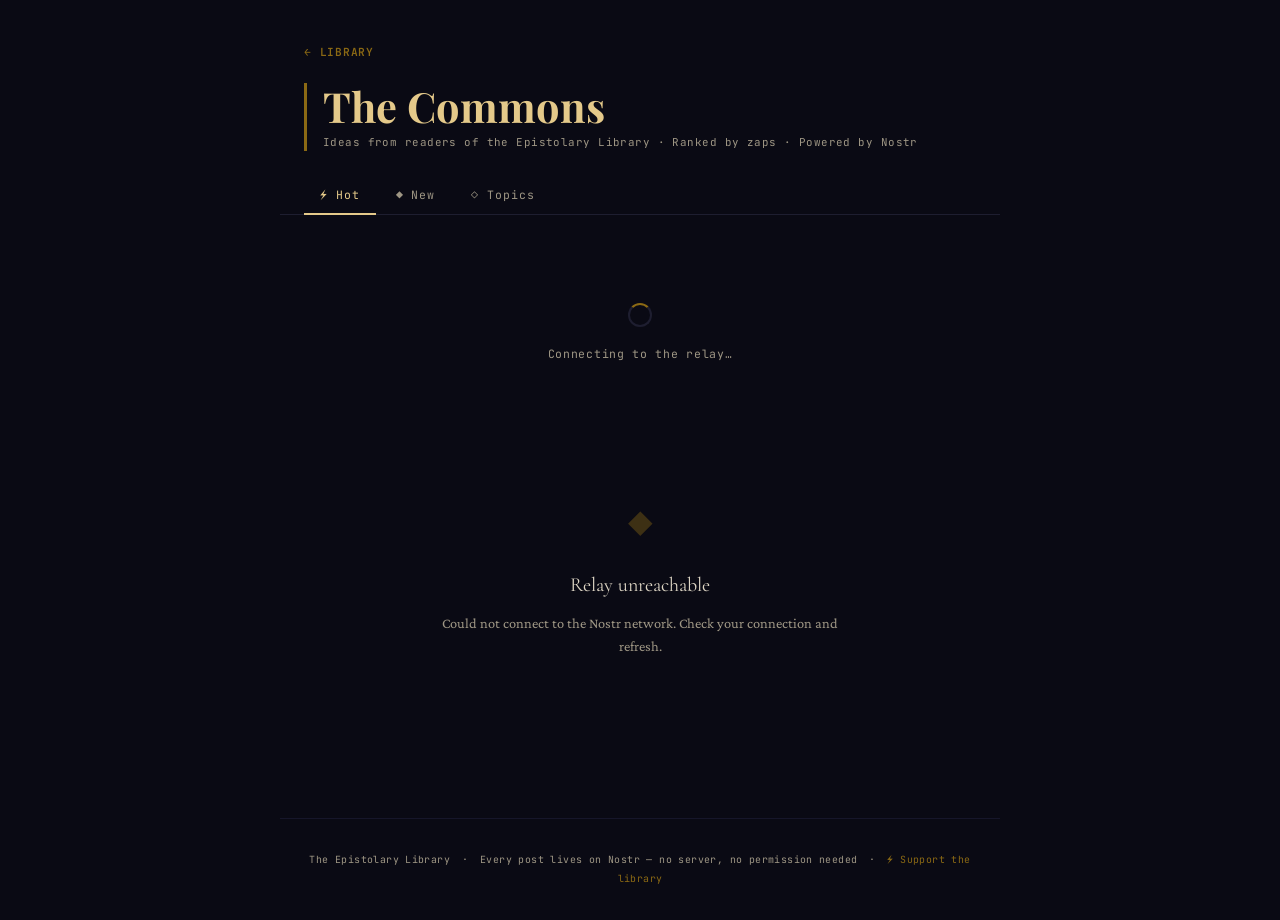
==== docs/community.html @ c4ba29a6 "Phase 1: The Commons — Nostr-powered community feed - community.html: new page — Hot/New/Topics tabs" ====
<!DOCTYPE html>
<html lang="en">
<head>
<meta charset="UTF-8">
<meta name="viewport" content="width=device-width, initial-scale=1.0">
<title>The Commons — Letterverse Community</title>
<meta name="description" content="Ideas, questions, and insights from readers of the Epistolary Library. Ranked by zaps. Powered by Nostr.">
<meta name="theme-color" content="#0a0a14">
<link rel="canonical" href="https://obiverse.github.io/wasmverse/community.html">
<meta property="og:type" content="website">
<meta property="og:title" content="The Commons — Letterverse Community">
<meta property="og:description" content="Discuss the letters. Zap the insights. Build the African knowledge economy.">
<meta property="og:image" content="https://obiverse.github.io/wasmverse/og-image.png">
<meta name="twitter:card" content="summary_large_image">
<link rel="manifest" href="manifest.webmanifest">
<link rel="icon" href="icon.svg" type="image/svg+xml">
<meta name="apple-mobile-web-app-capable" content="yes">
<meta name="apple-mobile-web-app-status-bar-style" content="black-translucent">
<link rel="preconnect" href="https://fonts.googleapis.com">
<link rel="preconnect" href="https://fonts.gstatic.com" crossorigin>
<link href="https://fonts.googleapis.com/css2?family=Cormorant+Garamond:ital,wght@0,400;0,600;0,700;1,400;1,600&family=Crimson+Pro:ital,wght@0,300;0,400;0,600;1,300;1,400&family=JetBrains+Mono:wght@400;500&family=Playfair+Display:ital,wght@0,400;0,700;0,900;1,400&family=Ubuntu:wght@300;400;500;700&display=swap" rel="stylesheet">
<link rel="stylesheet" href="css/base.css">
<link rel="stylesheet" href="css/community.css">
<link rel="stylesheet" href="css/theme-toggle.css">
</head>
<body>

<div id="comm-top-progress"></div>

<!-- ── Header ──────────────────────────────────────────────────────────── -->
<header class="comm-header">
  <a href="index.html" class="comm-back">&larr; LIBRARY</a>
  <div class="comm-hero">
    <h1 class="comm-title">The Commons</h1>
    <p class="comm-sub">Ideas from readers of the Epistolary Library &middot; Ranked by zaps &middot; Powered by Nostr</p>
  </div>
</header>

<!-- ── Tab strip ───────────────────────────────────────────────────────── -->
<nav class="comm-tabs" id="comm-tabs" aria-label="Feed views">
  <button class="comm-tab active" data-tab="hot">&#9889; Hot</button>
  <button class="comm-tab" data-tab="new">&#9670; New</button>
  <button class="comm-tab" data-tab="topics">&#9671; Topics</button>
</nav>

<!-- ── Feed ────────────────────────────────────────────────────────────── -->
<main class="comm-main" id="comm-main">

  <!-- Loading state -->
  <div class="comm-loading" id="comm-loading">
    <div class="comm-spinner"></div>
    <p>Connecting to the relay&hellip;</p>
  </div>

  <!-- Error state -->
  <div class="comm-empty" id="comm-error" hidden>
    <p class="comm-empty-icon">&#9670;</p>
    <p class="comm-empty-title">Relay unreachable</p>
    <p class="comm-empty-sub">Could not connect to the Nostr network. Check your connection and refresh.</p>
  </div>

  <!-- Feed: post cards injected here -->
  <div id="comm-feed" hidden></div>

  <!-- Empty state: no posts yet -->
  <div class="comm-empty" id="comm-empty" hidden>
    <p class="comm-empty-icon">&#9670;</p>
    <p class="comm-empty-title">The commons awaits its first voice</p>
    <p class="comm-empty-sub">When you read a letter and a thought strikes, share it using the &nearr; button in the reader. It will appear here.</p>
    <div class="comm-starters" id="comm-starters"></div>
  </div>

  <!-- Topics tab view -->
  <div id="comm-topics-view" hidden>
    <p class="comm-topics-label">DISCUSSIONS BY TREATISE</p>
    <div class="comm-topic-grid" id="comm-topic-grid"></div>
  </div>

</main>

<footer class="comm-footer">
  <a href="index.html">The Epistolary Library</a>
  &ensp;&middot;&ensp;
  <span>Every post lives on Nostr &mdash; no server, no permission needed</span>
  &ensp;&middot;&ensp;
  <a href="lightning:120941092081@breez.tips" class="comm-footer-zap">&#9889; Support the library</a>
</footer>

<script type="module" src="js/community.js"></script>
<script src="pwa.js"></script>
</body>
</html>
---- docs/css/base.css ----
/* ═══════════════════════════════════════════════
   BASE — Variables, reset, body, typography
   Shared across all pages of the Epistolary Library
   ═══════════════════════════════════════════════ */

:root {
  --bg-deep: #06060e;
  --bg: #0a0a14;
  --bg-elevated: #0f0f1e;
  --bg-code: #0c0c18;
  --text: #ddd5c4;
  --text-dim: #9e9684;
  --text-bright: #f0e8d8;
  --gold: #c9a96e;
  --gold-bright: #e4c98a;
  --gold-dim: #8b6914;
  --gold-glow: rgba(201, 169, 110, 0.12);
  --sacred: rgba(201, 169, 110, 0.08);
  --border: #1e1e30;
  --border-subtle: #16162a;
  --accent-crimson: #8b3a3a;
  --sidebar-w: 300px;
  --content-max: 72ch;
  --font-body: 'Crimson Pro', 'Georgia', serif;
  --font-heading: 'Cormorant Garamond', 'Palatino', serif;
  /* Playfair Display — grand editorial serif for hero titles and book covers */
  --font-display: 'Playfair Display', 'Palatino', serif;
  /* Ubuntu — humanist sans designed with African language support as a core goal
     (Ubuntu = Nguni Bantu: "I am because we are"). Clean, warm, purpose-built. */
  --font-ui: 'Ubuntu', system-ui, sans-serif;
  --font-code: 'JetBrains Mono', 'Consolas', monospace;
}

*, *::before, *::after { box-sizing: border-box; margin: 0; padding: 0; }

html {
  scroll-behavior: smooth;
  scrollbar-width: thin;
  scrollbar-color: var(--gold-dim) var(--bg);
  overflow-x: hidden;
  max-width: 100vw;
}
::-webkit-scrollbar { width: 6px; }
::-webkit-scrollbar-track { background: var(--bg); }
::-webkit-scrollbar-thumb { background: var(--gold-dim); border-radius: 3px; }

body {
  font-family: var(--font-body);
  font-size: var(--font-size, 19px);
  line-height: var(--line-height, 1.85);
  color: var(--text);
  background: var(--bg);
  -webkit-font-smoothing: antialiased;
  overflow-x: hidden;
  max-width: 100vw;
  overflow-wrap: break-word;
  word-wrap: break-word;
  min-height: 100vh;
}

::selection { background: var(--gold); color: var(--bg-deep); }

@keyframes heroIn {
  to { opacity: 1; transform: translateY(0); }
}

@keyframes fadeIn {
  to { opacity: 1; }
}

.footer {
  text-align: center;
  padding: 2rem;
  font-family: var(--font-body);
  font-size: 0.8rem;
  color: var(--text-dim);
  font-style: italic;
  position: relative;
  z-index: 1;
}

.footer a { color: var(--gold-dim); text-decoration: none; transition: color 0.2s; }
.footer a:hover { color: var(--gold); }

/* ═══════════════════════════════════════════════
   SKELETON — Loading placeholders
   Visible instantly from CSS, no JS required.
   Replaced by real content when app boots.
   ═══════════════════════════════════════════════ */
@keyframes shimmer {
  to { background-position: -200% 0; }
}

.skeleton-card {
  height: 280px;
  border-radius: 16px;
  background: linear-gradient(90deg,
    var(--bg-elevated, #0f0f1e) 25%,
    rgba(255,255,255,0.03) 50%,
    var(--bg-elevated, #0f0f1e) 75%);
  background-size: 200% 100%;
  animation: shimmer 1.5s ease-in-out infinite;
  border: 1px solid var(--border, #1e1e30);
}

.skeleton-line {
  height: 1em;
  border-radius: 4px;
  margin-bottom: 0.5em;
  background: linear-gradient(90deg,
    var(--border, #1e1e30) 25%,
    rgba(255,255,255,0.04) 50%,
    var(--border, #1e1e30) 75%);
  background-size: 200% 100%;
  animation: shimmer 1.5s ease-in-out infinite;
}

/* ═══════════════════════════════════════════════
   REDUCED MOTION — Respect vestibular preferences
   ═══════════════════════════════════════════════ */
@media (prefers-reduced-motion: reduce) {
  *, *::before, *::after {
    animation-duration: 0.01ms !important;
    animation-iteration-count: 1 !important;
    transition-duration: 0.01ms !important;
  }
  .chapter > * { opacity: 1 !important; transform: none !important; transition: none !important; }
  .book-card { opacity: 1 !important; transform: none !important; }
  canvas { display: none !important; }
}
---- docs/css/community.css ----
/* ═══════════════════════════════════════════════
   COMMUNITY — The Commons feed page
   Same design language as the library: dark,
   gold accents, Cormorant/JetBrains Mono.
   ═══════════════════════════════════════════════ */

/* ── Progress bar ──────────────────────────── */
#comm-top-progress {
  position: fixed;
  top: 0; left: 0;
  width: 0%;
  height: 3px;
  background: linear-gradient(90deg, var(--gold-dim), var(--gold-bright), var(--gold));
  z-index: 9999;
  transition: width 0.2s linear;
}

/* ── Header ────────────────────────────────── */
.comm-header {
  max-width: 720px;
  margin: 0 auto;
  padding: 2rem 1.5rem 1.5rem;
  position: relative;
}

.comm-back {
  font-family: var(--font-code);
  font-size: 0.7rem;
  font-weight: 600;
  color: var(--gold-dim);
  text-decoration: none;
  letter-spacing: 0.07em;
  display: inline-block;
  margin-bottom: 1.25rem;
  transition: color 0.2s;
}
.comm-back:hover { color: var(--gold-bright); }

.comm-hero {
  border-left: 3px solid var(--gold-dim);
  padding-left: 1rem;
}

.comm-title {
  font-family: var(--font-display);
  font-size: clamp(1.8rem, 4vw, 2.6rem);
  font-weight: 700;
  color: var(--gold-bright);
  line-height: 1.1;
  margin-bottom: 0.35rem;
}

.comm-sub {
  font-family: var(--font-code);
  font-size: 0.68rem;
  color: var(--text-dim);
  letter-spacing: 0.04em;
  line-height: 1.6;
}

/* ── Tab strip ─────────────────────────────── */
.comm-tabs {
  max-width: 720px;
  margin: 0 auto;
  padding: 0 1.5rem;
  display: flex;
  gap: 0.25rem;
  border-bottom: 1px solid var(--border);
  position: sticky;
  top: 0;
  background: var(--bg);
  z-index: 100;
}

.comm-tab {
  background: none;
  border: none;
  border-bottom: 2px solid transparent;
  color: var(--text-dim);
  font-family: var(--font-code);
  font-size: 0.72rem;
  letter-spacing: 0.08em;
  padding: 0.75rem 1rem 0.65rem;
  cursor: pointer;
  transition: color 0.2s, border-color 0.2s;
  margin-bottom: -1px;
}
.comm-tab:hover { color: var(--text); }
.comm-tab.active {
  color: var(--gold-bright);
  border-bottom-color: var(--gold-bright);
}

/* ── Main feed area ────────────────────────── */
.comm-main {
  max-width: 720px;
  margin: 0 auto;
  padding: 1.5rem 1.5rem 4rem;
  min-height: 60vh;
}

/* ── Loading ───────────────────────────────── */
.comm-loading {
  display: flex;
  flex-direction: column;
  align-items: center;
  gap: 1rem;
  padding: 4rem 0;
  color: var(--text-dim);
  font-family: var(--font-code);
  font-size: 0.72rem;
  letter-spacing: 0.06em;
}

.comm-spinner {
  width: 24px;
  height: 24px;
  border: 2px solid var(--border);
  border-top-color: var(--gold-dim);
  border-radius: 50%;
  animation: spin 0.8s linear infinite;
}
@keyframes spin { to { transform: rotate(360deg); } }

/* ── Empty + Error ─────────────────────────── */
.comm-empty {
  text-align: center;
  padding: 4rem 1rem;
}
.comm-empty[hidden] { display: none; }

.comm-empty-icon {
  font-size: 2rem;
  color: var(--gold-dim);
  opacity: 0.4;
  margin-bottom: 1rem;
}

.comm-empty-title {
  font-family: var(--font-heading);
  font-size: 1.25rem;
  color: var(--text);
  margin-bottom: 0.5rem;
}

.comm-empty-sub {
  font-size: 0.9rem;
  color: var(--text-dim);
  max-width: 420px;
  margin: 0 auto 2rem;
  line-height: 1.6;
}

/* ── Starter prompts (empty state) ─────────── */
.comm-starters {
  display: flex;
  flex-direction: column;
  gap: 0.6rem;
  max-width: 520px;
  margin: 0 auto;
  text-align: left;
}

.comm-starter {
  background: var(--bg-elevated);
  border: 1px solid var(--border);
  border-left: 3px solid rgba(201,169,110,0.3);
  border-radius: 0.5rem;
  padding: 0.75rem 1rem;
  font-size: 0.88rem;
  color: var(--text-dim);
  line-height: 1.5;
}

.comm-starter-topic {
  font-family: var(--font-code);
  font-size: 0.58rem;
  color: var(--gold-dim);
  letter-spacing: 0.1em;
  display: block;
  margin-bottom: 0.25rem;
}

/* ── Post card ─────────────────────────────── */
.post-card {
  background: var(--bg-elevated);
  border: 1px solid var(--border);
  border-radius: 0.75rem;
  padding: 1rem 1.15rem;
  margin-bottom: 0.75rem;
  cursor: pointer;
  transition: border-color 0.2s, box-shadow 0.2s;
  position: relative;
  overflow: hidden;
}
.post-card::before {
  content: '';
  position: absolute;
  left: 0; top: 0; bottom: 0;
  width: 3px;
  background: var(--post-color, var(--gold-dim));
  opacity: 0.6;
  transition: opacity 0.2s;
}
.post-card:hover {
  border-color: rgba(201,169,110,0.22);
  box-shadow: 0 4px 20px rgba(0,0,0,0.15);
}
.post-card:hover::before { opacity: 1; }

.post-card.expanded { border-color: rgba(201,169,110,0.28); }

/* ── Card meta row (top) ───────────────────── */
.post-meta-top {
  display: flex;
  align-items: center;
  gap: 0.75rem;
  margin-bottom: 0.5rem;
  font-family: var(--font-code);
  font-size: 0.62rem;
  color: var(--text-dim);
  letter-spacing: 0.04em;
}

.post-zaps {
  color: var(--gold-bright);
  font-weight: 500;
}
.post-zaps.has-zaps { color: var(--gold-bright); }

.post-replies { color: var(--text-dim); }
.post-age { color: var(--text-dim); margin-left: auto; }

/* ── Card title ────────────────────────────── */
.post-title {
  font-family: var(--font-heading);
  font-size: 1.05rem;
  font-weight: 600;
  color: var(--text-bright);
  line-height: 1.35;
  margin-bottom: 0.4rem;
}

/* ── Card excerpt ──────────────────────────── */
.post-excerpt {
  font-size: 0.85rem;
  color: var(--text-dim);
  line-height: 1.55;
  margin-bottom: 0.6rem;
  display: -webkit-box;
  -webkit-line-clamp: 2;
  -webkit-box-orient: vertical;
  overflow: hidden;
}

/* ── Card meta row (bottom) ────────────────── */
.post-meta-bottom {
  display: flex;
  align-items: center;
  gap: 0.6rem;
  font-family: var(--font-code);
  font-size: 0.6rem;
  color: var(--text-dim);
  letter-spacing: 0.04em;
}

.post-author { opacity: 0.7; }

.post-topic {
  background: rgba(201,169,110,0.1);
  border: 1px solid rgba(201,169,110,0.2);
  border-radius: 99px;
  padding: 0.1rem 0.5rem;
  color: var(--gold-dim);
}

.post-nostr-link {
  margin-left: auto;
  color: var(--text-dim);
  opacity: 0.4;
  text-decoration: none;
  font-size: 0.7rem;
  transition: opacity 0.2s;
}
.post-nostr-link:hover { opacity: 0.8; }

/* ── Expanded content ──────────────────────── */
.post-body {
  margin-top: 0.9rem;
  padding-top: 0.9rem;
  border-top: 1px solid var(--border);
  font-size: 0.92rem;
  line-height: 1.7;
  color: var(--text);
  white-space: pre-wrap;
  word-break: break-word;
}
.post-body[hidden] { display: none; }

/* ── Topics view ───────────────────────────── */
.comm-topics-label {
  font-family: var(--font-code);
  font-size: 0.6rem;
  letter-spacing: 0.14em;
  color: var(--text-dim);
  margin-bottom: 1rem;
  opacity: 0.7;
}

.comm-topic-grid {
  display: grid;
  grid-template-columns: repeat(auto-fill, minmax(160px, 1fr));
  gap: 0.6rem;
}

.comm-topic-tile {
  background: var(--bg-elevated);
  border: 1px solid var(--border);
  border-radius: 0.6rem;
  padding: 0.9rem 1rem;
  cursor: pointer;
  text-decoration: none;
  transition: border-color 0.2s, box-shadow 0.2s;
}
.comm-topic-tile:hover {
  border-color: rgba(201,169,110,0.3);
  box-shadow: 0 2px 12px rgba(0,0,0,0.12);
}

.comm-topic-name {
  font-family: var(--font-code);
  font-size: 0.72rem;
  color: var(--gold-bright);
  letter-spacing: 0.06em;
  display: block;
  margin-bottom: 0.25rem;
}

.comm-topic-count {
  font-family: var(--font-code);
  font-size: 0.6rem;
  color: var(--text-dim);
}

/* ── Relay status bar ──────────────────────── */
.comm-relay-bar {
  display: flex;
  align-items: center;
  gap: 0.4rem;
  font-family: var(--font-code);
  font-size: 0.6rem;
  color: var(--text-dim);
  margin-bottom: 1.2rem;
  padding-bottom: 0.75rem;
  border-bottom: 1px solid var(--border-subtle);
}

.comm-relay-dot {
  width: 5px;
  height: 5px;
  border-radius: 50%;
  background: rgba(255,255,255,0.15);
  flex-shrink: 0;
}
.comm-relay-dot.live { background: #4ade80; }

.comm-post-count {
  margin-left: auto;
  opacity: 0.6;
}

/* ── Footer ────────────────────────────────── */
.comm-footer {
  text-align: center;
  padding: 2rem 1.5rem;
  font-family: var(--font-code);
  font-size: 0.62rem;
  color: var(--text-dim);
  letter-spacing: 0.04em;
  border-top: 1px solid var(--border-subtle);
  max-width: 720px;
  margin: 0 auto;
}
.comm-footer a { color: var(--text-dim); text-decoration: none; transition: color 0.2s; }
.comm-footer a:hover { color: var(--gold-bright); }
.comm-footer-zap { color: var(--gold-dim) !important; }

/* ── Responsive ────────────────────────────── */
@media (max-width: 600px) {
  .comm-header { padding: 1.5rem 1rem 1rem; }
  .comm-tabs { padding: 0 1rem; }
  .comm-main { padding: 1.2rem 1rem 4rem; }
  .comm-tab { padding: 0.65rem 0.75rem; font-size: 0.68rem; }
  .post-title { font-size: 0.98rem; }
  .comm-topic-grid { grid-template-columns: repeat(auto-fill, minmax(130px, 1fr)); }
}
---- docs/css/theme-toggle.css ----
/* ═══════════════════════════════════════════════
   THEME TOGGLE — Global light/dark/system switcher
   Floating control with African-inspired geometry
   ═══════════════════════════════════════════════ */

/* Toggle button — always visible */
.theme-toggle {
  position: fixed;
  bottom: 1.5rem;
  left: 1.5rem;
  z-index: 500;
  display: flex;
  align-items: center;
  gap: 0;
  background: var(--bg-elevated);
  border: 1px solid var(--border);
  border-radius: 28px;
  padding: 4px;
  box-shadow: 0 4px 20px rgba(0,0,0,0.3);
  backdrop-filter: blur(12px);
  -webkit-backdrop-filter: blur(12px);
  transition: all 0.3s cubic-bezier(0.16, 1, 0.3, 1);
}

.theme-toggle:hover {
  border-color: var(--gold-dim);
  box-shadow: 0 4px 30px rgba(0,0,0,0.4), 0 0 20px var(--gold-glow);
}

/* Individual option */
.theme-opt {
  width: 34px;
  height: 34px;
  border-radius: 50%;
  border: none;
  background: none;
  cursor: pointer;
  display: flex;
  align-items: center;
  justify-content: center;
  color: var(--text-dim);
  transition: all 0.25s cubic-bezier(0.16, 1, 0.3, 1);
  position: relative;
}

.theme-opt svg {
  width: 16px;
  height: 16px;
  transition: transform 0.3s cubic-bezier(0.16, 1, 0.3, 1);
}

.theme-opt:hover {
  color: var(--gold);
}

.theme-opt:hover svg {
  transform: scale(1.15);
}

.theme-opt.active {
  background: var(--gold-glow);
  color: var(--gold-bright);
  box-shadow: 0 0 12px var(--gold-glow);
}

.theme-opt:active svg {
  transform: scale(0.9);
}

/* Tooltip */
.theme-opt::after {
  content: attr(data-label);
  position: absolute;
  bottom: calc(100% + 8px);
  left: 50%;
  transform: translateX(-50%) translateY(4px);
  background: var(--bg-deep);
  color: var(--text-dim);
  font-family: var(--font-code);
  font-size: 0.58rem;
  padding: 0.25rem 0.5rem;
  border-radius: 6px;
  border: 1px solid var(--border);
  white-space: nowrap;
  pointer-events: none;
  opacity: 0;
  transition: all 0.2s;
  letter-spacing: 0.04em;
}

.theme-opt:hover::after {
  opacity: 1;
  transform: translateX(-50%) translateY(0);
}

/* ═══════════════════════════════════════════════
   AFRICAN SPIRITUAL PATTERNS — Sacred background
   Kente-inspired geometric weaving
   ═══════════════════════════════════════════════ */

/* SVG pattern applied as background */
.african-pattern {
  position: fixed;
  inset: 0;
  z-index: -2;
  pointer-events: none;
  opacity: 0.018;
  background-repeat: repeat;
  background-size: 120px 120px;
  transition: opacity 0.5s;
}

/* Pattern adjusts with theme */
[data-theme="parchment"] .african-pattern,
[data-theme="sepia"] .african-pattern {
  opacity: 0.035;
  filter: invert(1);
}

[data-theme="dawn"] .african-pattern {
  opacity: 0.025;
}

/* ═══════════════════════════════════════════════
   RESPONSIVE
   ═══════════════════════════════════════════════ */
@media (max-width: 480px) {
  .theme-toggle {
    bottom: 1rem;
    left: 1rem;
  }
  .theme-opt {
    width: 30px;
    height: 30px;
  }
  .theme-opt svg {
    width: 14px;
    height: 14px;
  }
  .theme-opt::after {
    display: none;
  }
}
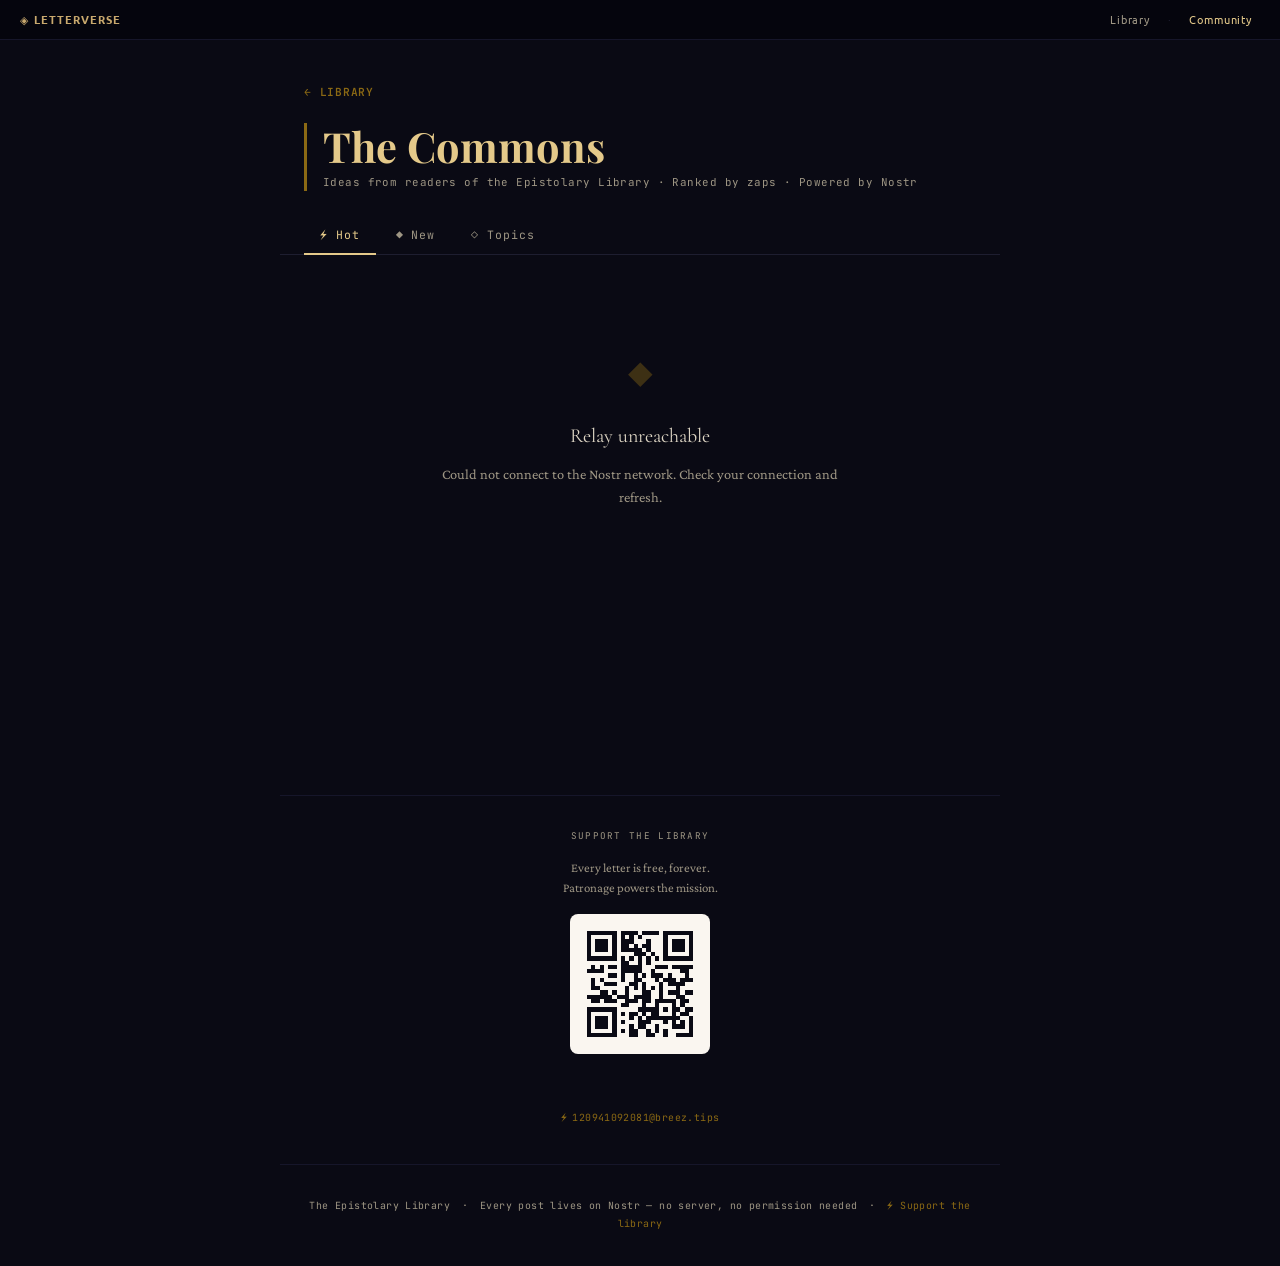
==== commit c8b6a59a: "Site nav, community portal, Lightning QR, relay fix - Add slim fixed site nav (◈ LETTERVERSE | Libra" ====
--- a/docs/community.html
+++ b/docs/community.html
@@ -22,10 +22,22 @@
 <link rel="stylesheet" href="css/base.css">
 <link rel="stylesheet" href="css/community.css">
 <link rel="stylesheet" href="css/theme-toggle.css">
+<link rel="stylesheet" href="css/portal.css">
 </head>
 <body>
 
 <div id="comm-top-progress"></div>
+
+<!-- ── Site nav ─────────────────────────────────────────────────────────── -->
+<nav class="site-nav" aria-label="Site navigation">
+  <a class="site-nav-brand" href="index.html">◈ LETTERVERSE</a>
+  <a class="site-nav-link" href="index.html">Library</a>
+  <span class="site-nav-sep">·</span>
+  <a class="site-nav-link active" href="community.html">Community</a>
+  <button class="site-nav-identity" id="comm-identity-btn" title="Your account" hidden>
+    <span id="comm-identity-dot">·</span>
+  </button>
+</nav>
 
 <!-- ── Header ──────────────────────────────────────────────────────────── -->
 <header class="comm-header">
@@ -78,6 +90,15 @@
 
 </main>
 
+<!-- ── Support section ──────────────────────────────────────────────────── -->
+<div class="comm-support">
+  <div class="comm-support-label">SUPPORT THE LIBRARY</div>
+  <p class="comm-support-sub">Every letter is free, forever.<br>Patronage powers the mission.</p>
+  <canvas id="comm-zap-qr"></canvas>
+  <br>
+  <a href="lightning:120941092081@breez.tips" class="comm-support-addr">&#9889;&ensp;120941092081@breez.tips</a>
+</div>
+
 <footer class="comm-footer">
   <a href="index.html">The Epistolary Library</a>
   &ensp;&middot;&ensp;
@@ -86,6 +107,81 @@
   <a href="lightning:120941092081@breez.tips" class="comm-footer-zap">&#9889; Support the library</a>
 </footer>
 
+<!-- ── Portal overlay ───────────────────────────────────────────────────── -->
+<div id="portal-overlay" hidden>
+  <div id="portal" role="dialog" aria-modal="true" aria-label="Your Library">
+    <div class="portal-header">
+      <span class="portal-header-title">YOUR LIBRARY</span>
+      <button class="portal-close" id="portal-close" aria-label="Close">&times;</button>
+    </div>
+    <section class="portal-section portal-identity-section">
+      <div class="portal-avatar">&#9673;</div>
+      <div class="portal-pubkey-display" id="portal-pubkey">&mdash;</div>
+      <div class="portal-relay-line">
+        <span id="portal-relay-dot" class="portal-relay-dot"></span>
+        <span id="portal-relay">&mdash;</span>
+      </div>
+    </section>
+    <section class="portal-section portal-stats-section">
+      <div class="portal-stat">
+        <div class="portal-stat-n" id="portal-stat-letters">&mdash;</div>
+        <div class="portal-stat-label">letters read</div>
+      </div>
+      <div class="portal-stat">
+        <div class="portal-stat-n" id="portal-stat-started">&mdash;</div>
+        <div class="portal-stat-label">books started</div>
+      </div>
+      <div class="portal-stat">
+        <div class="portal-stat-n" id="portal-stat-completed">&mdash;</div>
+        <div class="portal-stat-label">completed</div>
+      </div>
+    </section>
+    <section class="portal-section">
+      <div class="portal-section-label">YOUR SHELF &mdash; 33 TREATISES</div>
+      <div id="portal-shelf" class="portal-shelf"></div>
+    </section>
+    <section class="portal-section" id="portal-attests-section" hidden>
+      <div class="portal-section-label">RELAY RECORD &middot; ATTESTATIONS</div>
+      <div id="portal-attests-list"></div>
+    </section>
+    <section class="portal-section portal-lightning-section">
+      <div class="portal-section-label">SUPPORT THE LIBRARY</div>
+      <p class="portal-lightning-sub">Every letter is free, forever.<br>Patronage powers the mission.</p>
+      <a href="lightning:120941092081@breez.tips" class="portal-zap-btn">&#9889;&ensp;120941092081@breez.tips</a>
+      <div class="portal-qr-wrap">
+        <canvas id="portal-zap-qr"></canvas>
+        <span class="portal-qr-hint">SCAN TO ZAP</span>
+      </div>
+    </section>
+    <section class="portal-section portal-danger-section">
+      <button class="portal-disconnect-btn" id="portal-disconnect-btn">Disconnect Wallet</button>
+    </section>
+  </div>
+</div>
+
+<!-- ── Compose overlay (Phase 4) ───────────────────────────────────────── -->
+<div id="compose-overlay" hidden aria-modal="true" role="dialog" aria-label="New post">
+  <div id="compose-panel">
+    <div class="compose-header">
+      <span class="compose-header-title">NEW POST</span>
+      <button id="compose-close" aria-label="Close">&times;</button>
+    </div>
+    <input id="compose-title" type="text" placeholder="Title (optional — first line used if blank)" autocomplete="off">
+    <select id="compose-topic">
+      <option value="">No specific topic</option>
+    </select>
+    <textarea id="compose-body" placeholder="Share an insight, question, or project…&#10;&#10;Markdown supported. Appears on Nostr — visible in Damus, Primal, Snort." rows="8"></textarea>
+    <div class="compose-footer">
+      <span id="compose-char-count" class="compose-char">0</span>
+      <button id="compose-publish" class="compose-publish-btn">Publish to Nostr &#8599;</button>
+    </div>
+    <p class="compose-status" id="compose-status"></p>
+  </div>
+</div>
+
+<!-- ── Compose FAB (Phase 4) ─────────────────────────────────────────────── -->
+<button id="compose-fab" hidden title="Write a new post" aria-label="New post">&#43;</button>
+
 <script type="module" src="js/community.js"></script>
 <script src="pwa.js"></script>
 </body>
--- a/docs/css/base.css
+++ b/docs/css/base.css
@@ -32,6 +32,7 @@
 }
 
 *, *::before, *::after { box-sizing: border-box; margin: 0; padding: 0; }
+[hidden] { display: none !important; }
 
 html {
   scroll-behavior: smooth;
@@ -116,6 +117,65 @@
 }
 
 /* ═══════════════════════════════════════════════
+   SITE NAV — Slim fixed top bar (index + community)
+   ═══════════════════════════════════════════════ */
+
+.site-nav {
+  position: fixed;
+  top: 0; left: 0; right: 0;
+  z-index: 300;
+  display: flex;
+  align-items: center;
+  gap: 0.6rem;
+  padding: 0 1.25rem;
+  height: 40px;
+  background: rgba(6, 6, 14, 0.92);
+  backdrop-filter: blur(10px);
+  -webkit-backdrop-filter: blur(10px);
+  border-bottom: 1px solid var(--border-subtle);
+  font-family: var(--font-ui);
+  font-size: 0.68rem;
+  letter-spacing: 0.08em;
+}
+
+.site-nav-brand {
+  color: var(--gold);
+  font-weight: 700;
+  letter-spacing: 0.1em;
+  margin-right: auto;
+  text-decoration: none;
+}
+
+.site-nav-link {
+  color: var(--text-dim);
+  text-decoration: none;
+  padding: 0.2rem 0.5rem;
+  border-radius: 4px;
+  transition: color 0.2s, background 0.2s;
+}
+
+.site-nav-link:hover { color: var(--gold-bright); background: rgba(201,169,110,0.08); }
+.site-nav-link.active { color: var(--gold-bright); }
+
+.site-nav-sep { color: var(--border); user-select: none; }
+
+.site-nav-identity {
+  margin-left: auto;
+  background: none;
+  border: 1px solid rgba(201,169,110,0.25);
+  border-radius: 99px;
+  color: var(--gold-dim);
+  font-family: var(--font-ui);
+  font-size: 0.68rem;
+  letter-spacing: 0.06em;
+  padding: 0.15rem 0.6rem;
+  cursor: pointer;
+  transition: border-color 0.2s, color 0.2s;
+}
+.site-nav-identity:hover { border-color: var(--gold-dim); color: var(--gold-bright); }
+.site-nav-identity .nav-dot-live { color: #4ade80; }
+
+/* ═══════════════════════════════════════════════
    REDUCED MOTION — Respect vestibular preferences
    ═══════════════════════════════════════════════ */
 @media (prefers-reduced-motion: reduce) {
--- a/docs/css/community.css
+++ b/docs/css/community.css
@@ -19,7 +19,7 @@
 .comm-header {
   max-width: 720px;
   margin: 0 auto;
-  padding: 2rem 1.5rem 1.5rem;
+  padding: calc(2rem + 40px) 1.5rem 1.5rem;
   position: relative;
 }
 
@@ -385,12 +385,415 @@
 .comm-footer a:hover { color: var(--gold-bright); }
 .comm-footer-zap { color: var(--gold-dim) !important; }
 
+/* ── Community support QR ──────────────────── */
+.comm-support {
+  max-width: 720px;
+  margin: 0 auto;
+  padding: 2rem 1.5rem;
+  text-align: center;
+  border-top: 1px solid var(--border-subtle);
+}
+
+.comm-support-label {
+  font-family: var(--font-code);
+  font-size: 0.58rem;
+  letter-spacing: 0.14em;
+  color: var(--text-dim);
+  margin-bottom: 0.9rem;
+}
+
+.comm-support-sub {
+  font-size: 0.8rem;
+  color: var(--text-dim);
+  margin: 0.5rem 0 1rem;
+  line-height: 1.5;
+}
+
+#comm-zap-qr {
+  image-rendering: pixelated;
+  max-width: 140px;
+  width: 100%;
+  height: auto;
+  border-radius: 8px;
+  display: none;
+  margin: 0 auto 0.5rem;
+}
+
+.comm-support-addr {
+  font-family: var(--font-code);
+  font-size: 0.62rem;
+  color: var(--gold-dim);
+  text-decoration: none;
+  letter-spacing: 0.04em;
+  transition: color 0.2s;
+}
+.comm-support-addr:hover { color: var(--gold-bright); }
+
 /* ── Responsive ────────────────────────────── */
 @media (max-width: 600px) {
-  .comm-header { padding: 1.5rem 1rem 1rem; }
+  .comm-header { padding: calc(1.5rem + 40px) 1rem 1rem; }
   .comm-tabs { padding: 0 1rem; }
   .comm-main { padding: 1.2rem 1rem 4rem; }
   .comm-tab { padding: 0.65rem 0.75rem; font-size: 0.68rem; }
   .post-title { font-size: 0.98rem; }
   .comm-topic-grid { grid-template-columns: repeat(auto-fill, minmax(130px, 1fr)); }
 }
+
+/* ═══════════════════════════════════════════════
+   ZAP SHEET (Phase 2)
+   ═══════════════════════════════════════════════ */
+.post-zap-btn {
+  background: none;
+  border: 1px solid rgba(201,169,110,0.2);
+  border-radius: 99px;
+  color: var(--text-dim);
+  font-family: var(--font-code);
+  font-size: 0.6rem;
+  padding: 0.15rem 0.55rem;
+  cursor: pointer;
+  letter-spacing: 0.04em;
+  transition: border-color 0.2s, color 0.2s;
+}
+.post-zap-btn:hover, .post-zap-btn.has-zaps {
+  border-color: rgba(201,169,110,0.5);
+  color: var(--gold-bright);
+}
+.post-thread-btn {
+  background: none; border: none;
+  color: var(--text-dim);
+  font-family: var(--font-code);
+  font-size: 0.6rem;
+  padding: 0.15rem 0.25rem;
+  cursor: pointer;
+  transition: color 0.2s;
+}
+.post-thread-btn:hover { color: var(--text); }
+
+.zap-sheet {
+  background: var(--bg-deep);
+  border: 1px solid rgba(201,169,110,0.3);
+  border-radius: 0.6rem;
+  padding: 0.85rem 1rem;
+  margin-top: 0.75rem;
+}
+.zap-header {
+  display: flex;
+  justify-content: space-between;
+  align-items: center;
+  margin-bottom: 0.65rem;
+}
+.zap-title {
+  font-family: var(--font-code);
+  font-size: 0.68rem;
+  color: var(--gold-bright);
+  letter-spacing: 0.06em;
+}
+.zap-close {
+  background: none; border: none;
+  color: var(--text-dim); cursor: pointer;
+  font-size: 0.9rem; padding: 0 0.2rem;
+}
+.zap-amounts {
+  display: flex;
+  gap: 0.4rem;
+  margin-bottom: 0.5rem;
+  flex-wrap: wrap;
+}
+.zap-amt {
+  background: rgba(201,169,110,0.08);
+  border: 1px solid rgba(201,169,110,0.25);
+  border-radius: 99px;
+  color: var(--gold-bright);
+  font-family: var(--font-code);
+  font-size: 0.7rem;
+  padding: 0.3rem 0.75rem;
+  cursor: pointer;
+  transition: background 0.15s;
+}
+.zap-amt:hover { background: rgba(201,169,110,0.2); }
+.zap-amt:disabled { opacity: 0.4; cursor: not-allowed; }
+.zap-status {
+  font-family: var(--font-code);
+  font-size: 0.62rem;
+  color: var(--text-dim);
+  margin: 0;
+}
+
+/* ═══════════════════════════════════════════════
+   THREAD VIEW (Phase 3)
+   ═══════════════════════════════════════════════ */
+.thread-back {
+  display: flex;
+  align-items: center;
+  gap: 0.75rem;
+  margin-bottom: 1.25rem;
+}
+.thread-back-btn {
+  background: none; border: none;
+  color: var(--gold-dim);
+  font-family: var(--font-code);
+  font-size: 0.72rem;
+  font-weight: 600;
+  letter-spacing: 0.06em;
+  cursor: pointer;
+  padding: 0;
+  transition: color 0.2s;
+}
+.thread-back-btn:hover { color: var(--gold-bright); }
+
+.thread-post {
+  background: var(--bg-elevated);
+  border: 1px solid rgba(201,169,110,0.22);
+  border-radius: 0.75rem;
+  padding: 1.25rem 1.4rem;
+  margin-bottom: 1.5rem;
+  position: relative;
+  overflow: hidden;
+}
+.thread-post::before {
+  content: '';
+  position: absolute;
+  left: 0; top: 0; bottom: 0;
+  width: 3px;
+  background: var(--post-color, var(--gold-dim));
+}
+
+.thread-title {
+  font-family: var(--font-heading);
+  font-size: 1.35rem;
+  font-weight: 700;
+  color: var(--text-bright);
+  line-height: 1.3;
+  margin: 0.5rem 0 0.9rem;
+}
+
+.thread-body {
+  font-size: 0.95rem;
+  line-height: 1.75;
+  color: var(--text);
+  white-space: pre-wrap;
+  word-break: break-word;
+  margin-bottom: 0.75rem;
+}
+
+.thread-replies-header {
+  display: flex;
+  align-items: center;
+  justify-content: space-between;
+  margin-bottom: 1rem;
+  padding-bottom: 0.75rem;
+  border-bottom: 1px solid var(--border);
+}
+.thread-auth-hint {
+  font-family: var(--font-code);
+  font-size: 0.65rem;
+  color: var(--text-dim);
+}
+.thread-auth-hint a { color: var(--gold-dim); text-decoration: none; }
+.reply-open-btn {
+  background: rgba(201,169,110,0.1);
+  border: 1px solid rgba(201,169,110,0.3);
+  border-radius: 99px;
+  color: var(--gold-bright);
+  font-family: var(--font-code);
+  font-size: 0.7rem;
+  padding: 0.3rem 0.9rem;
+  cursor: pointer;
+  letter-spacing: 0.06em;
+  transition: background 0.15s;
+}
+.reply-open-btn:hover { background: rgba(201,169,110,0.2); }
+
+.thread-reply {
+  padding: 0.85rem 0;
+  border-bottom: 1px solid var(--border-subtle);
+}
+.thread-reply:last-child { border-bottom: none; }
+.thread-reply-meta {
+  display: flex;
+  align-items: center;
+  gap: 0.6rem;
+  margin-bottom: 0.4rem;
+  font-family: var(--font-code);
+  font-size: 0.6rem;
+  color: var(--text-dim);
+}
+.thread-reply-body {
+  font-size: 0.9rem;
+  line-height: 1.65;
+  color: var(--text);
+  white-space: pre-wrap;
+  word-break: break-word;
+}
+.thread-empty {
+  font-size: 0.88rem;
+  color: var(--text-dim);
+  padding: 1.5rem 0;
+  font-style: italic;
+}
+
+.reply-form { margin: 0.75rem 0 1rem; }
+.reply-textarea {
+  width: 100%; box-sizing: border-box;
+  background: rgba(255,255,255,0.04);
+  border: 1px solid rgba(201,169,110,0.2);
+  border-radius: 0.5rem;
+  color: var(--text);
+  font-family: var(--font-body);
+  font-size: 0.88rem;
+  line-height: 1.6;
+  padding: 0.65rem 0.8rem;
+  resize: vertical;
+  min-height: 80px;
+  outline: none;
+}
+.reply-textarea:focus { border-color: rgba(201,169,110,0.45); }
+.reply-form-row {
+  display: flex;
+  align-items: center;
+  gap: 0.5rem;
+  margin-top: 0.5rem;
+}
+.reply-submit-btn {
+  background: rgba(201,169,110,0.14);
+  border: 1px solid rgba(201,169,110,0.35);
+  border-radius: 99px;
+  color: var(--gold-bright);
+  font-family: var(--font-code);
+  font-size: 0.7rem;
+  padding: 0.35rem 0.9rem;
+  cursor: pointer;
+  letter-spacing: 0.05em;
+  transition: background 0.15s;
+}
+.reply-submit-btn:hover { background: rgba(201,169,110,0.26); }
+.reply-cancel-btn {
+  background: none; border: none;
+  color: var(--text-dim); font-size: 0.8rem;
+  cursor: pointer; padding: 0.35rem 0.4rem;
+  transition: color 0.2s;
+}
+.reply-cancel-btn:hover { color: var(--text); }
+
+/* ═══════════════════════════════════════════════
+   COMPOSE OVERLAY (Phase 4)
+   ═══════════════════════════════════════════════ */
+#compose-overlay {
+  position: fixed; inset: 0;
+  z-index: 800;
+  background: rgba(6,6,14,0.88);
+  backdrop-filter: blur(6px);
+  display: flex;
+  align-items: flex-end;
+  justify-content: center;
+  padding: 0;
+}
+#compose-overlay[hidden] { display: none; }
+
+@media (min-width: 600px) {
+  #compose-overlay { align-items: center; padding: 1rem; }
+}
+
+#compose-panel {
+  background: var(--bg-elevated);
+  border: 1px solid rgba(201,169,110,0.2);
+  border-radius: 1rem 1rem 0 0;
+  padding: 1.5rem 1.5rem 2rem;
+  width: 100%;
+  max-width: 600px;
+  display: flex;
+  flex-direction: column;
+  gap: 0.75rem;
+}
+@media (min-width: 600px) {
+  #compose-panel { border-radius: 1rem; }
+}
+
+.compose-header {
+  display: flex;
+  justify-content: space-between;
+  align-items: center;
+}
+.compose-header-title {
+  font-family: var(--font-code);
+  font-size: 0.68rem;
+  color: var(--gold-bright);
+  letter-spacing: 0.14em;
+}
+#compose-close {
+  background: none; border: none;
+  color: var(--text-dim); font-size: 1.3rem;
+  cursor: pointer; padding: 0 0.3rem;
+  transition: color 0.2s;
+}
+#compose-close:hover { color: var(--text); }
+
+#compose-title, #compose-topic, #compose-body {
+  background: rgba(255,255,255,0.04);
+  border: 1px solid rgba(201,169,110,0.18);
+  border-radius: 0.45rem;
+  color: var(--text);
+  font-family: var(--font-body);
+  font-size: 0.9rem;
+  padding: 0.55rem 0.75rem;
+  outline: none;
+  width: 100%; box-sizing: border-box;
+}
+#compose-title:focus, #compose-topic:focus, #compose-body:focus {
+  border-color: rgba(201,169,110,0.45);
+}
+#compose-topic { font-family: var(--font-code); font-size: 0.78rem; }
+#compose-body { resize: vertical; min-height: 140px; line-height: 1.65; }
+
+.compose-footer {
+  display: flex;
+  align-items: center;
+  justify-content: space-between;
+}
+.compose-char {
+  font-family: var(--font-code);
+  font-size: 0.6rem;
+  color: var(--text-dim);
+  opacity: 0.6;
+}
+.compose-publish-btn {
+  background: var(--gold-dim);
+  border: none;
+  border-radius: 99px;
+  color: var(--bg-deep);
+  font-family: var(--font-code);
+  font-size: 0.75rem;
+  font-weight: 600;
+  letter-spacing: 0.07em;
+  padding: 0.5rem 1.4rem;
+  cursor: pointer;
+  transition: background 0.15s;
+}
+.compose-publish-btn:hover { background: var(--gold); }
+
+.compose-status {
+  font-family: var(--font-code);
+  font-size: 0.65rem;
+  color: var(--text-dim);
+  min-height: 1em;
+  margin: 0;
+}
+
+/* ── FAB ─────────────────────────────────────── */
+#compose-fab {
+  position: fixed;
+  bottom: 1.75rem; right: 1.75rem;
+  width: 52px; height: 52px;
+  border-radius: 50%;
+  background: var(--gold-dim);
+  border: none;
+  color: var(--bg-deep);
+  font-size: 1.6rem;
+  line-height: 1;
+  cursor: pointer;
+  box-shadow: 0 4px 20px rgba(0,0,0,0.4);
+  transition: background 0.2s, transform 0.15s;
+  z-index: 100;
+}
+#compose-fab[hidden] { display: none; }
+#compose-fab:hover { background: var(--gold); transform: scale(1.06); }
--- a/docs/css/portal.css
+++ b/docs/css/portal.css
@@ -0,0 +1,319 @@
+/* ═══════════════════════════════════════════════
+   PORTAL — Sovereign account panel
+
+   Slides in from the right (iOS Settings style).
+   Full-screen on mobile, 420px max on desktop.
+   ═══════════════════════════════════════════════ */
+
+/* ── Backdrop ──────────────────────────────── */
+#portal-overlay {
+  position: fixed;
+  inset: 0;
+  z-index: 950;
+  background: rgba(10, 10, 20, 0.6);
+  backdrop-filter: blur(4px);
+}
+#portal-overlay[hidden] { display: none; }
+
+/* ── Panel ─────────────────────────────────── */
+#portal {
+  position: fixed;
+  top: 0; right: 0; bottom: 0;
+  width: 100%;
+  max-width: 420px;
+  background: var(--bg-deep);
+  border-left: 1px solid rgba(201, 169, 110, 0.18);
+  transform: translateX(100%);
+  transition: transform 0.32s cubic-bezier(0.4, 0, 0.2, 1);
+  overflow-y: auto;
+  overscroll-behavior: contain;
+  scrollbar-width: thin;
+  scrollbar-color: rgba(201, 169, 110, 0.2) transparent;
+  display: flex;
+  flex-direction: column;
+}
+#portal.open { transform: translateX(0); }
+
+/* ── Header ────────────────────────────────── */
+.portal-header {
+  display: flex;
+  align-items: center;
+  justify-content: space-between;
+  padding: 1.1rem 1.25rem 0.9rem;
+  border-bottom: 1px solid rgba(255, 255, 255, 0.06);
+  position: sticky;
+  top: 0;
+  background: var(--bg-deep);
+  z-index: 2;
+}
+
+.portal-header-title {
+  font-family: var(--font-mono);
+  font-size: 0.68rem;
+  letter-spacing: 0.14em;
+  color: var(--gold-bright);
+}
+
+.portal-close {
+  background: none;
+  border: none;
+  color: var(--text-dim);
+  font-size: 1.35rem;
+  cursor: pointer;
+  line-height: 1;
+  padding: 0.2rem 0.4rem;
+  transition: color 0.2s;
+}
+.portal-close:hover { color: var(--text); }
+
+/* ── Sections ──────────────────────────────── */
+.portal-section {
+  padding: 1.25rem 1.25rem;
+  border-bottom: 1px solid rgba(255, 255, 255, 0.05);
+}
+
+.portal-section-label {
+  font-family: var(--font-mono);
+  font-size: 0.6rem;
+  letter-spacing: 0.16em;
+  color: var(--text-dim);
+  margin-bottom: 1rem;
+  opacity: 0.7;
+}
+
+/* ── Identity ──────────────────────────────── */
+.portal-identity-section {
+  display: flex;
+  flex-direction: column;
+  align-items: center;
+  text-align: center;
+  padding: 1.75rem 1.25rem 1.5rem;
+}
+
+.portal-avatar {
+  font-size: 2.2rem;
+  color: var(--gold-bright);
+  line-height: 1;
+  margin-bottom: 0.75rem;
+  text-shadow: 0 0 40px rgba(201, 169, 110, 0.5);
+}
+
+.portal-pubkey-display {
+  font-family: var(--font-mono);
+  font-size: 0.78rem;
+  color: var(--gold-bright);
+  letter-spacing: 0.04em;
+  margin-bottom: 0.5rem;
+}
+
+.portal-relay-line {
+  display: flex;
+  align-items: center;
+  gap: 0.4rem;
+  font-family: var(--font-mono);
+  font-size: 0.65rem;
+  color: var(--text-dim);
+}
+
+.portal-relay-dot {
+  width: 6px;
+  height: 6px;
+  border-radius: 50%;
+  background: rgba(255, 255, 255, 0.2);
+  flex-shrink: 0;
+  transition: background 0.3s;
+}
+.portal-relay-dot.connected { background: #4ade80; }
+
+/* ── Stats row ─────────────────────────────── */
+.portal-stats-section {
+  display: flex;
+  gap: 0;
+  padding: 0;
+}
+
+.portal-stat {
+  flex: 1;
+  text-align: center;
+  padding: 1rem 0.5rem;
+  border-right: 1px solid rgba(255, 255, 255, 0.05);
+}
+.portal-stat:last-child { border-right: none; }
+
+.portal-stat-n {
+  font-family: var(--font-display);
+  font-size: 1.8rem;
+  font-weight: 700;
+  color: var(--gold-bright);
+  line-height: 1.1;
+}
+
+.portal-stat-label {
+  font-family: var(--font-mono);
+  font-size: 0.58rem;
+  color: var(--text-dim);
+  letter-spacing: 0.06em;
+  margin-top: 0.2rem;
+}
+
+/* ── Shelf ─────────────────────────────────── */
+.portal-shelf {
+  display: grid;
+  grid-template-columns: repeat(auto-fill, minmax(72px, 1fr));
+  gap: 0.9rem 0.6rem;
+  padding: 0.25rem 0;
+}
+
+.portal-shelf-tile {
+  display: flex;
+  flex-direction: column;
+  align-items: center;
+  gap: 0.35rem;
+  text-decoration: none;
+  cursor: pointer;
+  transition: opacity 0.2s;
+}
+.portal-shelf-tile:hover { opacity: 0.8; }
+
+/* Progress ring via conic-gradient — no SVG, no JS */
+.portal-ring {
+  width: 46px;
+  height: 46px;
+  border-radius: 50%;
+  background: conic-gradient(
+    var(--gold-dim, rgba(201,169,110,0.6)) 0% calc(var(--pct, 0) * 1%),
+    rgba(255, 255, 255, 0.06) 0%
+  );
+  display: flex;
+  align-items: center;
+  justify-content: center;
+  flex-shrink: 0;
+  transition: background 0.4s;
+}
+
+.portal-ring-inner {
+  width: 33px;
+  height: 33px;
+  border-radius: 50%;
+  background: var(--bg-elevated, #111122);
+  display: flex;
+  align-items: center;
+  justify-content: center;
+  font-family: var(--font-mono);
+  font-size: 0.5rem;
+  color: var(--text-dim);
+  letter-spacing: 0.02em;
+}
+.portal-ring-inner.done {
+  color: var(--gold-bright);
+  font-size: 0.7rem;
+}
+
+.portal-shelf-tile.attested .portal-ring {
+  background: conic-gradient(
+    var(--gold-bright, #c9a96e) 0% 100%,
+    transparent 0%
+  );
+}
+
+.portal-tile-id {
+  font-family: var(--font-mono);
+  font-size: 0.52rem;
+  color: var(--text-dim);
+  letter-spacing: 0.04em;
+  text-align: center;
+  max-width: 72px;
+  overflow: hidden;
+  text-overflow: ellipsis;
+  white-space: nowrap;
+}
+
+/* ── Attestations ──────────────────────────── */
+.portal-attest-item {
+  font-family: var(--font-heading);
+  font-size: 0.82rem;
+  color: var(--gold-bright);
+  padding: 0.35rem 0;
+  border-bottom: 1px solid rgba(255, 255, 255, 0.04);
+}
+.portal-attest-item:last-child { border-bottom: none; }
+
+/* ── Lightning section ─────────────────────── */
+.portal-lightning-section {
+  text-align: center;
+}
+
+.portal-lightning-sub {
+  font-size: 0.8rem;
+  color: var(--text-dim);
+  margin: 0 0 1rem;
+  line-height: 1.5;
+}
+
+.portal-zap-btn {
+  display: inline-flex;
+  align-items: center;
+  gap: 0.35rem;
+  padding: 0.6rem 1.4rem;
+  background: rgba(201, 169, 110, 0.12);
+  border: 1px solid rgba(201, 169, 110, 0.35);
+  border-radius: 99px;
+  color: var(--gold-bright);
+  font-family: var(--font-mono);
+  font-size: 0.78rem;
+  letter-spacing: 0.06em;
+  text-decoration: none;
+  transition: background 0.2s, border-color 0.2s;
+}
+.portal-zap-btn:hover {
+  background: rgba(201, 169, 110, 0.22);
+  border-color: rgba(201, 169, 110, 0.6);
+}
+
+/* ── QR code ───────────────────────────────── */
+.portal-qr-wrap {
+  display: flex;
+  flex-direction: column;
+  align-items: center;
+  gap: 0.5rem;
+  margin-top: 1rem;
+}
+
+#portal-zap-qr {
+  border-radius: 8px;
+  image-rendering: pixelated;
+  max-width: 140px;
+  width: 100%;
+  height: auto;
+  display: none; /* shown by JS after render */
+}
+
+.portal-qr-hint {
+  font-family: var(--font-mono);
+  font-size: 0.56rem;
+  color: var(--text-dim);
+  letter-spacing: 0.07em;
+}
+
+/* ── Danger (disconnect) ───────────────────── */
+.portal-danger-section {
+  text-align: center;
+  margin-top: auto;
+}
+
+.portal-disconnect-btn {
+  background: transparent;
+  border: 1px solid rgba(201, 169, 110, 0.2);
+  border-radius: 99px;
+  color: var(--text-dim);
+  font-family: var(--font-mono);
+  font-size: 0.72rem;
+  padding: 0.45rem 1.4rem;
+  cursor: pointer;
+  letter-spacing: 0.08em;
+  transition: border-color 0.2s, color 0.2s;
+}
+.portal-disconnect-btn:hover {
+  border-color: rgba(255, 80, 80, 0.5);
+  color: rgba(255, 120, 120, 0.9);
+}
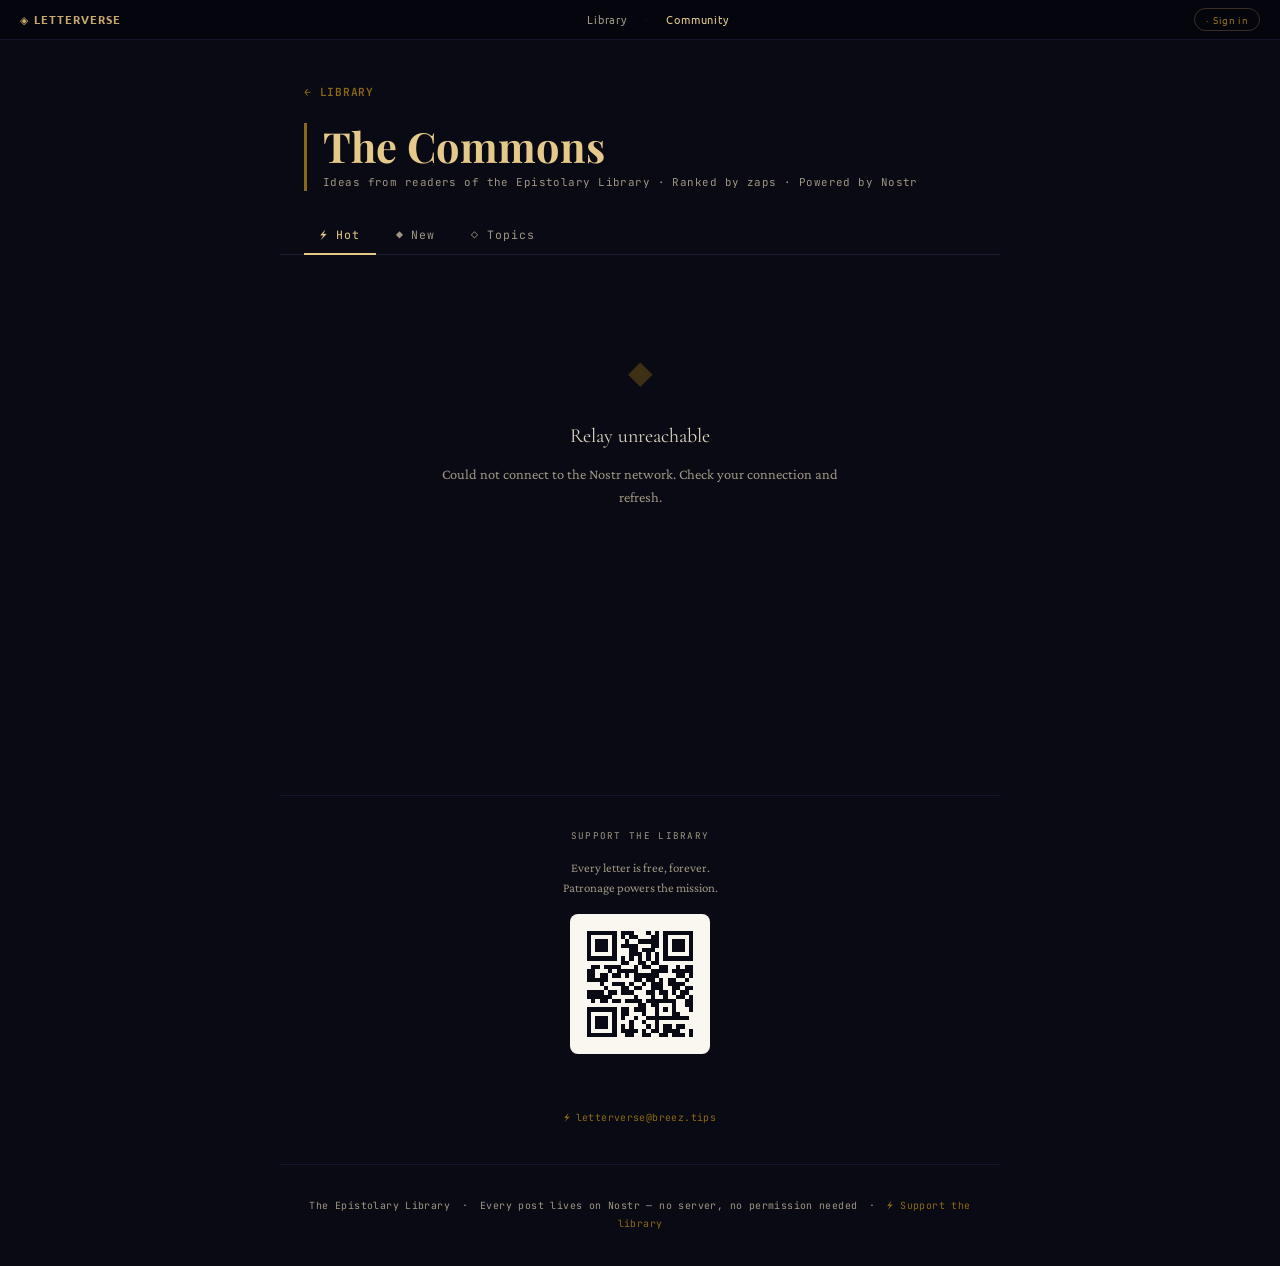
==== commit f36ac688: "Complete auth UX + letterverse@breez.tips + wallet-agnostic Lightning Auth: - Add connect.js: shared" ====
--- a/docs/community.html
+++ b/docs/community.html
@@ -34,8 +34,9 @@
   <a class="site-nav-link" href="index.html">Library</a>
   <span class="site-nav-sep">·</span>
   <a class="site-nav-link active" href="community.html">Community</a>
-  <button class="site-nav-identity" id="comm-identity-btn" title="Your account" hidden>
+  <button class="site-nav-identity" id="comm-identity-btn" title="Sign in with OBIVERSE">
     <span id="comm-identity-dot">·</span>
+    <span id="comm-identity-label">Sign in</span>
   </button>
 </nav>
 
@@ -96,7 +97,7 @@
   <p class="comm-support-sub">Every letter is free, forever.<br>Patronage powers the mission.</p>
   <canvas id="comm-zap-qr"></canvas>
   <br>
-  <a href="lightning:120941092081@breez.tips" class="comm-support-addr">&#9889;&ensp;120941092081@breez.tips</a>
+  <a href="#" data-lightning="letterverse@breez.tips" class="comm-support-addr">&#9889;&ensp;letterverse@breez.tips</a>
 </div>
 
 <footer class="comm-footer">
@@ -104,7 +105,7 @@
   &ensp;&middot;&ensp;
   <span>Every post lives on Nostr &mdash; no server, no permission needed</span>
   &ensp;&middot;&ensp;
-  <a href="lightning:120941092081@breez.tips" class="comm-footer-zap">&#9889; Support the library</a>
+  <a href="#" data-lightning="letterverse@breez.tips" class="comm-footer-zap">&#9889; Support the library</a>
 </footer>
 
 <!-- ── Portal overlay ───────────────────────────────────────────────────── -->
@@ -147,7 +148,7 @@
     <section class="portal-section portal-lightning-section">
       <div class="portal-section-label">SUPPORT THE LIBRARY</div>
       <p class="portal-lightning-sub">Every letter is free, forever.<br>Patronage powers the mission.</p>
-      <a href="lightning:120941092081@breez.tips" class="portal-zap-btn">&#9889;&ensp;120941092081@breez.tips</a>
+      <a href="#" data-lightning="letterverse@breez.tips" class="portal-zap-btn">&#9889;&ensp;letterverse@breez.tips</a>
       <div class="portal-qr-wrap">
         <canvas id="portal-zap-qr"></canvas>
         <span class="portal-qr-hint">SCAN TO ZAP</span>
--- a/docs/css/base.css
+++ b/docs/css/base.css
@@ -117,6 +117,226 @@
 }
 
 /* ═══════════════════════════════════════════════
+   CONNECT OVERLAY — Shared inline GATE auth dialog
+   Used by reader + community pages (connect.js)
+   ═══════════════════════════════════════════════ */
+
+#lv-connect-overlay {
+  position: fixed;
+  inset: 0;
+  z-index: 1000;
+  background: rgba(6, 6, 14, 0.90);
+  backdrop-filter: blur(8px);
+  -webkit-backdrop-filter: blur(8px);
+  display: flex;
+  align-items: center;
+  justify-content: center;
+  padding: 1rem;
+}
+
+.lv-connect-modal {
+  position: relative;
+  background: var(--bg-elevated);
+  border: 1px solid rgba(201, 169, 110, 0.22);
+  border-radius: 1rem;
+  padding: 2rem 1.75rem 1.75rem;
+  width: 100%;
+  max-width: 300px;
+  text-align: center;
+  display: flex;
+  flex-direction: column;
+  align-items: center;
+  gap: 0.6rem;
+  box-shadow: 0 24px 64px rgba(0, 0, 0, 0.6);
+}
+
+.lv-connect-close {
+  position: absolute;
+  top: 0.7rem; right: 0.9rem;
+  background: none;
+  border: none;
+  color: var(--text-dim);
+  font-size: 1.3rem;
+  cursor: pointer;
+  padding: 0.2rem;
+  line-height: 1;
+  transition: color 0.2s;
+}
+.lv-connect-close:hover { color: var(--text); }
+
+.lv-connect-badge {
+  font-family: var(--font-ui);
+  font-size: 0.58rem;
+  letter-spacing: 0.2em;
+  color: var(--gold-dim);
+}
+
+.lv-connect-title {
+  font-family: var(--font-display);
+  font-size: 1.1rem;
+  font-weight: 700;
+  color: var(--gold-bright);
+  letter-spacing: 0.08em;
+  margin-top: -0.2rem;
+}
+
+.lv-connect-sub {
+  font-family: var(--font-heading);
+  font-size: 0.85rem;
+  font-style: italic;
+  color: var(--text-dim);
+  line-height: 1.45;
+  margin: 0;
+}
+
+.lv-connect-qr {
+  image-rendering: pixelated;
+  width: 180px;
+  height: 180px;
+  border-radius: 8px;
+  display: none;
+  margin: 0.3rem 0;
+}
+
+.lv-connect-open {
+  display: inline-block;
+  padding: 0.4rem 1.25rem;
+  background: rgba(201, 169, 110, 0.1);
+  border: 1px solid rgba(201, 169, 110, 0.35);
+  border-radius: 99px;
+  color: var(--gold-bright);
+  font-family: var(--font-ui);
+  font-size: 0.78rem;
+  letter-spacing: 0.06em;
+  text-decoration: none;
+  transition: background 0.2s;
+}
+.lv-connect-open:hover { background: rgba(201, 169, 110, 0.2); }
+.lv-connect-open[hidden] { display: none; }
+
+.lv-connect-status {
+  font-family: var(--font-code);
+  font-size: 0.65rem;
+  color: var(--text-dim);
+  letter-spacing: 0.04em;
+  margin: 0;
+  min-height: 1em;
+}
+
+/* ── Lightning payment dialog ────────────────── */
+#lv-lightning-overlay {
+  position: fixed;
+  inset: 0;
+  z-index: 1000;
+  background: rgba(6, 6, 14, 0.88);
+  backdrop-filter: blur(6px);
+  -webkit-backdrop-filter: blur(6px);
+  display: flex;
+  align-items: center;
+  justify-content: center;
+  padding: 1rem;
+}
+
+.lv-lightning-modal {
+  position: relative;
+  background: var(--bg-elevated);
+  border: 1px solid rgba(201, 169, 110, 0.22);
+  border-radius: 1rem;
+  padding: 1.75rem;
+  width: 100%;
+  max-width: 280px;
+  text-align: center;
+  display: flex;
+  flex-direction: column;
+  align-items: center;
+  gap: 0.75rem;
+  box-shadow: 0 20px 60px rgba(0, 0, 0, 0.5);
+}
+
+.lv-lightning-close {
+  position: absolute;
+  top: 0.65rem; right: 0.85rem;
+  background: none; border: none;
+  color: var(--text-dim); font-size: 1.3rem;
+  cursor: pointer; padding: 0.2rem; line-height: 1;
+  transition: color 0.2s;
+}
+.lv-lightning-close:hover { color: var(--text); }
+
+.lv-lightning-title {
+  font-family: var(--font-ui);
+  font-size: 0.58rem;
+  letter-spacing: 0.18em;
+  color: var(--gold-dim);
+}
+
+.lv-lightning-qr {
+  image-rendering: pixelated;
+  width: 160px;
+  height: 160px;
+  border-radius: 8px;
+  display: none;
+}
+
+.lv-lightning-addr-row {
+  display: flex;
+  align-items: center;
+  gap: 0.5rem;
+  background: rgba(255,255,255,0.04);
+  border: 1px solid var(--border);
+  border-radius: 8px;
+  padding: 0.45rem 0.7rem;
+  width: 100%;
+  box-sizing: border-box;
+}
+
+.lv-lightning-addr {
+  font-family: var(--font-code);
+  font-size: 0.65rem;
+  color: var(--gold-bright);
+  letter-spacing: 0.02em;
+  flex: 1;
+  text-align: left;
+  overflow: hidden;
+  text-overflow: ellipsis;
+  white-space: nowrap;
+}
+
+.lv-lightning-copy {
+  background: rgba(201,169,110,0.12);
+  border: 1px solid rgba(201,169,110,0.3);
+  border-radius: 6px;
+  color: var(--gold-dim);
+  font-family: var(--font-code);
+  font-size: 0.6rem;
+  padding: 0.25rem 0.5rem;
+  cursor: pointer;
+  letter-spacing: 0.06em;
+  transition: background 0.15s, color 0.15s;
+  white-space: nowrap;
+}
+.lv-lightning-copy:hover { background: rgba(201,169,110,0.22); color: var(--gold-bright); }
+
+.lv-lightning-sub {
+  font-family: var(--font-heading);
+  font-size: 0.75rem;
+  font-style: italic;
+  color: var(--text-dim);
+  margin: 0;
+}
+
+.lv-lightning-open {
+  font-family: var(--font-code);
+  font-size: 0.6rem;
+  color: var(--text-dim);
+  letter-spacing: 0.05em;
+  text-decoration: none;
+  opacity: 0.5;
+  transition: opacity 0.2s;
+}
+.lv-lightning-open:hover { opacity: 0.85; }
+
+/* ═══════════════════════════════════════════════
    SITE NAV — Slim fixed top bar (index + community)
    ═══════════════════════════════════════════════ */
 
@@ -161,19 +381,26 @@
 
 .site-nav-identity {
   margin-left: auto;
+  display: inline-flex;
+  align-items: center;
+  gap: 0.3rem;
   background: none;
   border: 1px solid rgba(201,169,110,0.25);
   border-radius: 99px;
   color: var(--gold-dim);
   font-family: var(--font-ui);
-  font-size: 0.68rem;
+  font-size: 0.65rem;
   letter-spacing: 0.06em;
-  padding: 0.15rem 0.6rem;
+  padding: 0.18rem 0.65rem;
   cursor: pointer;
   transition: border-color 0.2s, color 0.2s;
-}
-.site-nav-identity:hover { border-color: var(--gold-dim); color: var(--gold-bright); }
-.site-nav-identity .nav-dot-live { color: #4ade80; }
+  max-width: 160px;
+  white-space: nowrap;
+  overflow: hidden;
+  text-overflow: ellipsis;
+}
+.site-nav-identity:hover { border-color: rgba(201,169,110,0.6); color: var(--gold-bright); }
+.site-nav-identity .nav-dot-live { color: #4ade80; flex-shrink: 0; }
 
 /* ═══════════════════════════════════════════════
    REDUCED MOTION — Respect vestibular preferences
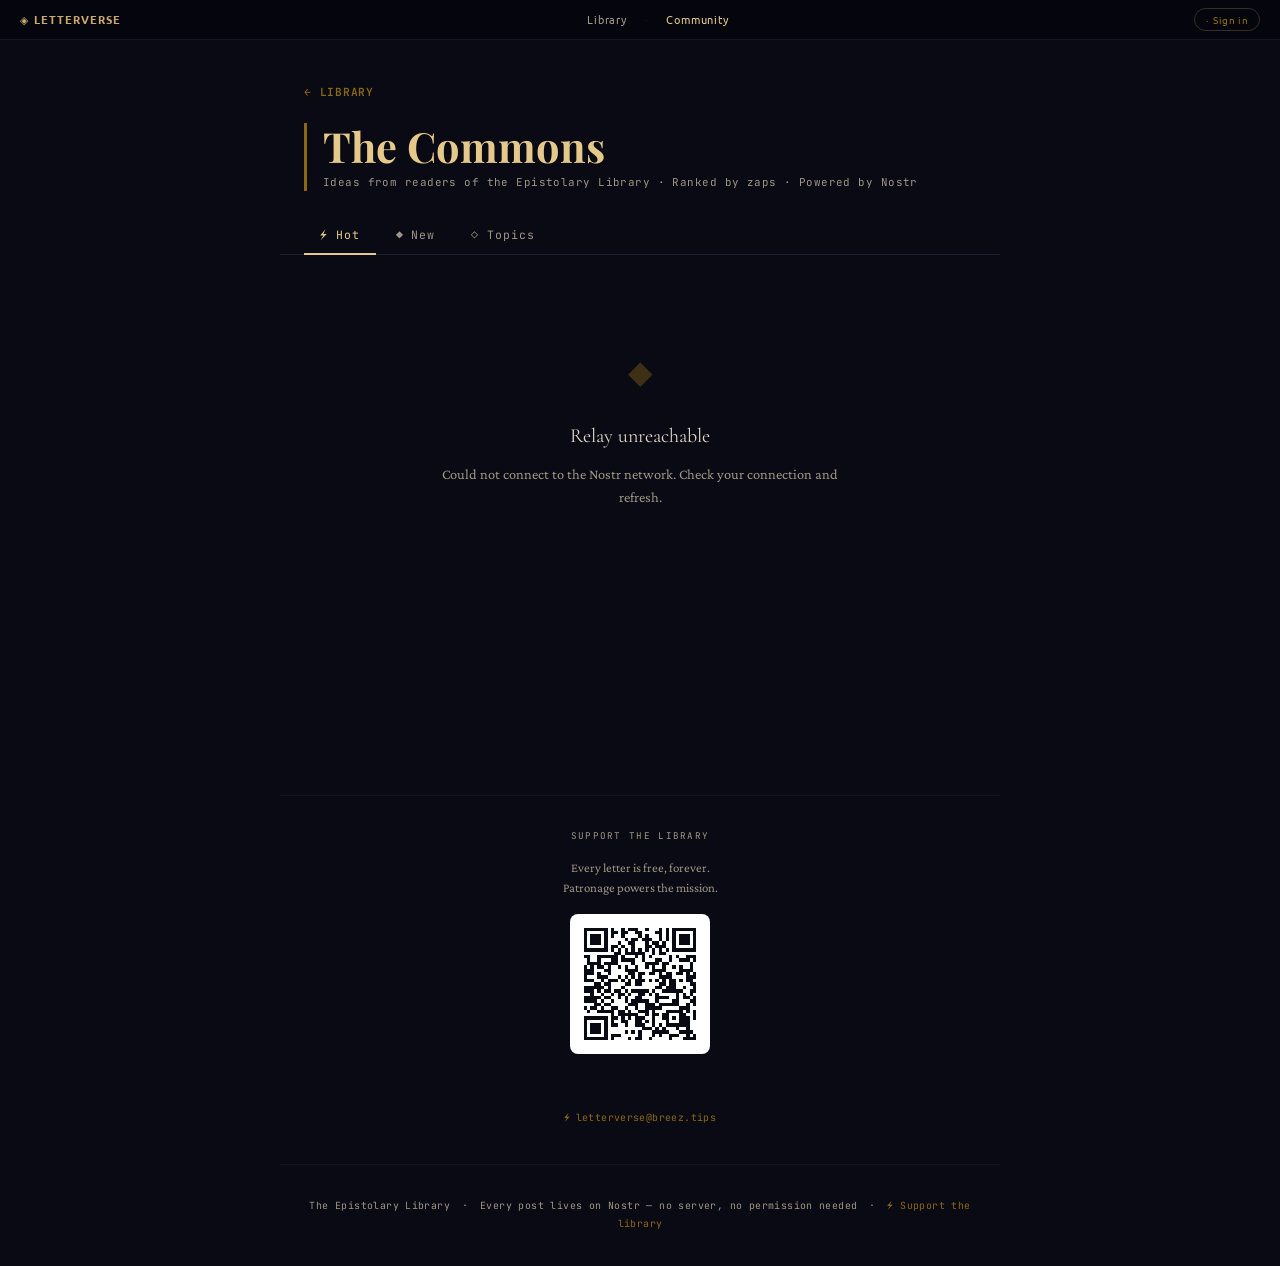
==== commit 80954e6d: "Profile + mobi number: richer sovereign identity in Letterverse nostr-shell.js: - GATE payload exten" ====
--- a/docs/community.html
+++ b/docs/community.html
@@ -116,8 +116,9 @@
       <button class="portal-close" id="portal-close" aria-label="Close">&times;</button>
     </div>
     <section class="portal-section portal-identity-section">
-      <div class="portal-avatar">&#9673;</div>
+      <div class="portal-avatar" id="portal-avatar">&#9673;</div>
       <div class="portal-pubkey-display" id="portal-pubkey">&mdash;</div>
+      <div class="portal-identity-badge" id="portal-identity-badge" hidden></div>
       <div class="portal-relay-line">
         <span id="portal-relay-dot" class="portal-relay-dot"></span>
         <span id="portal-relay">&mdash;</span>
--- a/docs/css/base.css
+++ b/docs/css/base.css
@@ -29,6 +29,9 @@
      (Ubuntu = Nguni Bantu: "I am because we are"). Clean, warm, purpose-built. */
   --font-ui: 'Ubuntu', system-ui, sans-serif;
   --font-code: 'JetBrains Mono', 'Consolas', monospace;
+  /* Aliases for compatibility */
+  --font-mono: 'JetBrains Mono', 'Consolas', monospace;
+  --surface: #0f0f1e; /* same as --bg-elevated */
 }
 
 *, *::before, *::after { box-sizing: border-box; margin: 0; padding: 0; }
@@ -228,9 +231,9 @@
   position: fixed;
   inset: 0;
   z-index: 1000;
-  background: rgba(6, 6, 14, 0.88);
-  backdrop-filter: blur(6px);
-  -webkit-backdrop-filter: blur(6px);
+  background: rgba(6, 6, 14, 0.90);
+  backdrop-filter: blur(8px);
+  -webkit-backdrop-filter: blur(8px);
   display: flex;
   align-items: center;
   justify-content: center;
@@ -242,15 +245,15 @@
   background: var(--bg-elevated);
   border: 1px solid rgba(201, 169, 110, 0.22);
   border-radius: 1rem;
-  padding: 1.75rem;
-  width: 100%;
-  max-width: 280px;
+  padding: 2rem 1.5rem 1.5rem;
+  width: 100%;
+  max-width: 300px;
   text-align: center;
   display: flex;
   flex-direction: column;
   align-items: center;
-  gap: 0.75rem;
-  box-shadow: 0 20px 60px rgba(0, 0, 0, 0.5);
+  gap: 0.9rem;
+  box-shadow: 0 24px 64px rgba(0, 0, 0, 0.6);
 }
 
 .lv-lightning-close {
@@ -270,71 +273,150 @@
   color: var(--gold-dim);
 }
 
-.lv-lightning-qr {
-  image-rendering: pixelated;
-  width: 160px;
-  height: 160px;
+/* Address block — primary action */
+.lv-lightning-addr-block {
+  width: 100%;
+  display: flex;
+  flex-direction: column;
+  align-items: center;
+  gap: 0.6rem;
+}
+
+.lv-lightning-addr-text {
+  font-family: var(--font-code);
+  font-size: 0.78rem;
+  color: var(--gold-bright);
+  letter-spacing: 0.02em;
+  word-break: break-all;
+  line-height: 1.4;
+}
+
+/* Big primary copy button */
+.lv-lightning-copy-btn {
+  width: 100%;
+  padding: 0.7rem 1.5rem;
+  background: rgba(201, 169, 110, 0.15);
+  border: 1px solid rgba(201, 169, 110, 0.45);
   border-radius: 8px;
-  display: none;
-}
-
-.lv-lightning-addr-row {
-  display: flex;
+  color: var(--gold-bright);
+  font-family: var(--font-ui);
+  font-size: 0.82rem;
+  font-weight: 500;
+  letter-spacing: 0.06em;
+  cursor: pointer;
+  transition: background 0.15s, border-color 0.15s;
+}
+.lv-lightning-copy-btn:hover { background: rgba(201, 169, 110, 0.28); border-color: rgba(201,169,110,0.7); }
+
+/* MUUN bolt11 section */
+.lv-lightning-muun-section {
+  width: 100%;
+  display: flex;
+  flex-direction: column;
   align-items: center;
   gap: 0.5rem;
-  background: rgba(255,255,255,0.04);
-  border: 1px solid var(--border);
-  border-radius: 8px;
-  padding: 0.45rem 0.7rem;
-  width: 100%;
-  box-sizing: border-box;
-}
-
-.lv-lightning-addr {
-  font-family: var(--font-code);
-  font-size: 0.65rem;
-  color: var(--gold-bright);
-  letter-spacing: 0.02em;
-  flex: 1;
-  text-align: left;
-  overflow: hidden;
-  text-overflow: ellipsis;
-  white-space: nowrap;
-}
-
-.lv-lightning-copy {
-  background: rgba(201,169,110,0.12);
-  border: 1px solid rgba(201,169,110,0.3);
+  padding-top: 0.75rem;
+  border-top: 1px solid var(--border-subtle);
+}
+
+.lv-lightning-muun-label {
+  font-family: var(--font-ui);
+  font-size: 0.58rem;
+  letter-spacing: 0.12em;
+  color: var(--gold-dim);
+  text-align: center;
+}
+
+.lv-lightning-muun-amts {
+  display: flex;
+  gap: 0.4rem;
+}
+
+.lv-ln-amt {
+  padding: 0.3rem 0.7rem;
+  background: rgba(201,169,110,0.08);
+  border: 1px solid rgba(201,169,110,0.25);
   border-radius: 6px;
   color: var(--gold-dim);
   font-family: var(--font-code);
-  font-size: 0.6rem;
-  padding: 0.25rem 0.5rem;
+  font-size: 0.65rem;
   cursor: pointer;
-  letter-spacing: 0.06em;
-  transition: background 0.15s, color 0.15s;
-  white-space: nowrap;
-}
-.lv-lightning-copy:hover { background: rgba(201,169,110,0.22); color: var(--gold-bright); }
-
-.lv-lightning-sub {
-  font-family: var(--font-heading);
-  font-size: 0.75rem;
-  font-style: italic;
-  color: var(--text-dim);
-  margin: 0;
-}
-
-.lv-lightning-open {
+  transition: background 0.15s, border-color 0.15s, color 0.15s;
+}
+.lv-ln-amt:hover,
+.lv-ln-amt.active {
+  background: rgba(201,169,110,0.2);
+  border-color: rgba(201,169,110,0.6);
+  color: var(--gold-bright);
+}
+
+.lv-lightning-muun-status {
   font-family: var(--font-code);
   font-size: 0.6rem;
   color: var(--text-dim);
+  letter-spacing: 0.03em;
+  margin: 0;
+  min-height: 1em;
+  text-align: center;
+}
+
+/* Wallet recommendation hint */
+.lv-lightning-muun-hint {
+  font-family: var(--font-heading);
+  font-size: 0.72rem;
+  font-style: italic;
+  color: var(--text-dim);
+  text-align: center;
+  line-height: 1.6;
+  margin: 0;
+}
+.lv-lightning-muun-hint strong {
+  color: var(--gold-bright);
+  font-style: normal;
+}
+
+/* Open in wallet — visible button on mobile */
+.lv-lightning-open-btn {
+  display: block;
+  width: 100%;
+  padding: 0.55rem 1rem;
+  background: transparent;
+  border: 1px solid rgba(201, 169, 110, 0.2);
+  border-radius: 8px;
+  color: var(--text-dim);
+  font-family: var(--font-ui);
+  font-size: 0.78rem;
   letter-spacing: 0.05em;
   text-decoration: none;
-  opacity: 0.5;
-  transition: opacity 0.2s;
-}
-.lv-lightning-open:hover { opacity: 0.85; }
+  transition: border-color 0.15s, color 0.15s;
+  box-sizing: border-box;
+}
+.lv-lightning-open-btn:hover { border-color: rgba(201,169,110,0.4); color: var(--gold-bright); }
+
+/* QR section */
+.lv-lightning-qr-section {
+  width: 100%;
+  display: flex;
+  flex-direction: column;
+  align-items: center;
+  gap: 0.5rem;
+}
+
+.lv-lightning-qr-label {
+  font-family: var(--font-code);
+  font-size: 0.55rem;
+  color: var(--text-dim);
+  letter-spacing: 0.05em;
+  opacity: 0.6;
+}
+
+.lv-lightning-qr {
+  image-rendering: pixelated;
+  width: 150px;
+  height: 150px;
+  border-radius: 8px;
+  display: none;
+}
 
 /* ═══════════════════════════════════════════════
    SITE NAV — Slim fixed top bar (index + community)
--- a/docs/css/portal.css
+++ b/docs/css/portal.css
@@ -94,8 +94,17 @@
   font-size: 2.2rem;
   color: var(--gold-bright);
   line-height: 1;
+  width: 56px;
+  height: 56px;
+  border-radius: 50%;
+  display: flex;
+  align-items: center;
+  justify-content: center;
   margin-bottom: 0.75rem;
   text-shadow: 0 0 40px rgba(201, 169, 110, 0.5);
+  overflow: hidden;
+  border: 1px solid rgba(201, 169, 110, 0.2);
+  flex-shrink: 0;
 }
 
 .portal-pubkey-display {
@@ -103,7 +112,16 @@
   font-size: 0.78rem;
   color: var(--gold-bright);
   letter-spacing: 0.04em;
-  margin-bottom: 0.5rem;
+  margin-bottom: 0.2rem;
+}
+
+.portal-identity-badge {
+  font-family: var(--font-ui);
+  font-size: 0.62rem;
+  color: var(--gold-dim);
+  letter-spacing: 0.06em;
+  margin-bottom: 0.4rem;
+  opacity: 0.8;
 }
 
 .portal-relay-line {
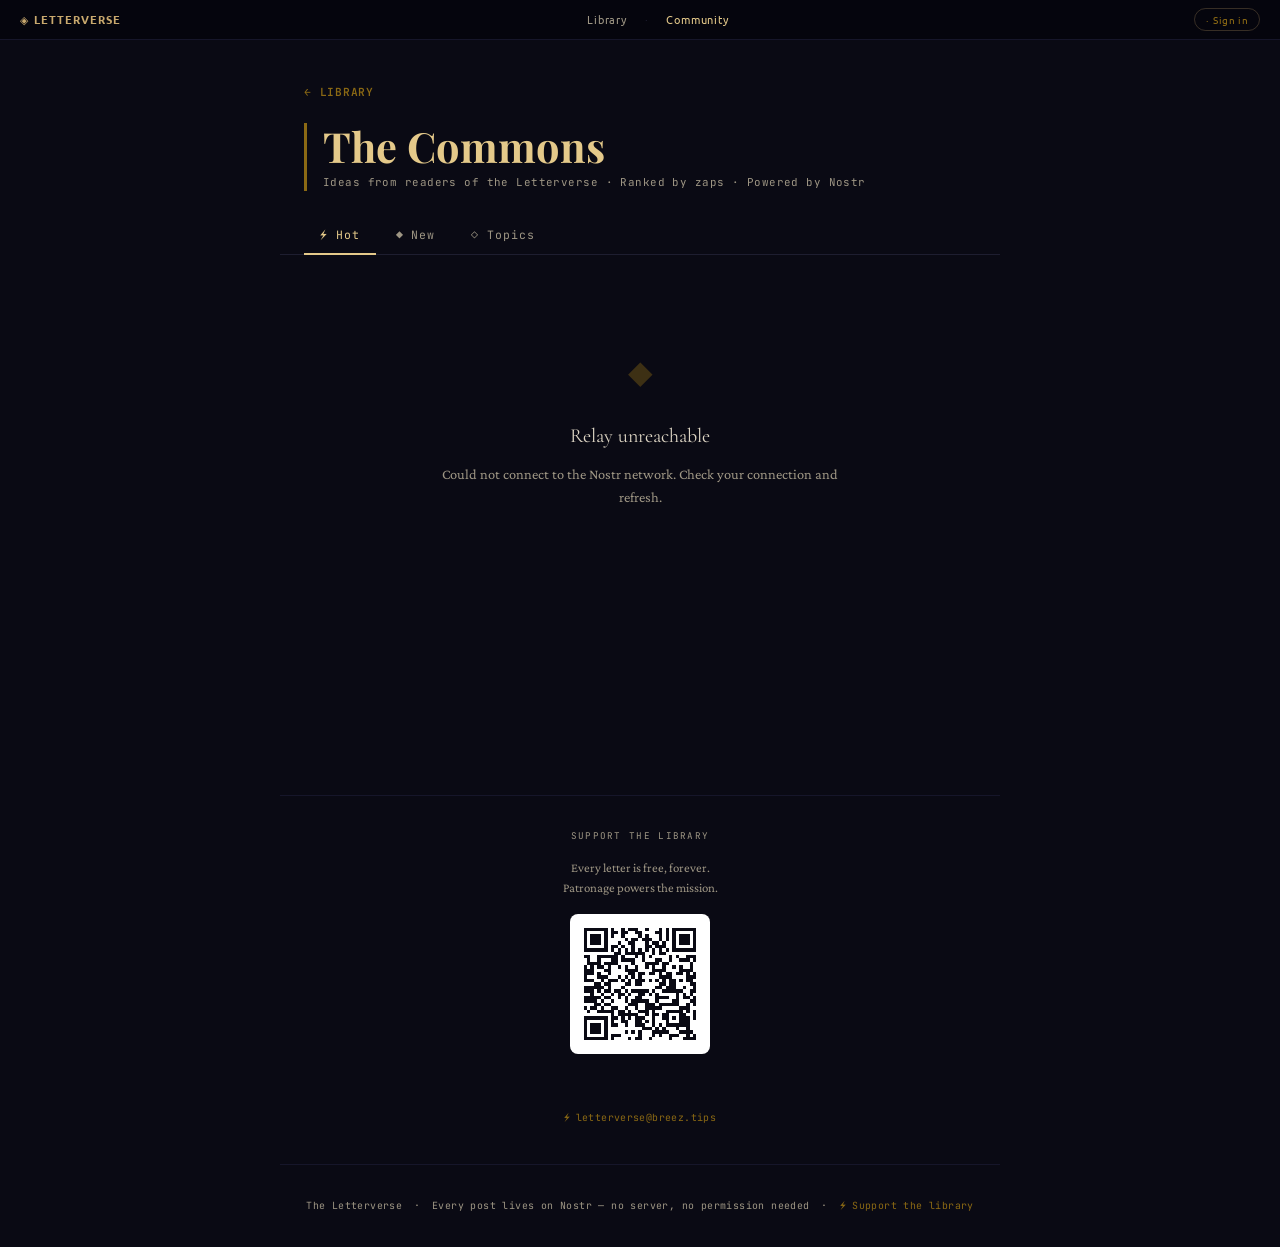
==== commit e15e5b87: "Rename app from "The Epistolary Library" to "The Letterverse" Updated across 14 files: HTML titles, " ====
--- a/docs/community.html
+++ b/docs/community.html
@@ -4,7 +4,7 @@
 <meta charset="UTF-8">
 <meta name="viewport" content="width=device-width, initial-scale=1.0">
 <title>The Commons — Letterverse Community</title>
-<meta name="description" content="Ideas, questions, and insights from readers of the Epistolary Library. Ranked by zaps. Powered by Nostr.">
+<meta name="description" content="Ideas, questions, and insights from readers of the Letterverse. Ranked by zaps. Powered by Nostr.">
 <meta name="theme-color" content="#0a0a14">
 <link rel="canonical" href="https://obiverse.github.io/wasmverse/community.html">
 <meta property="og:type" content="website">
@@ -45,7 +45,7 @@
   <a href="index.html" class="comm-back">&larr; LIBRARY</a>
   <div class="comm-hero">
     <h1 class="comm-title">The Commons</h1>
-    <p class="comm-sub">Ideas from readers of the Epistolary Library &middot; Ranked by zaps &middot; Powered by Nostr</p>
+    <p class="comm-sub">Ideas from readers of the Letterverse &middot; Ranked by zaps &middot; Powered by Nostr</p>
   </div>
 </header>
 
@@ -101,7 +101,7 @@
 </div>
 
 <footer class="comm-footer">
-  <a href="index.html">The Epistolary Library</a>
+  <a href="index.html">The Letterverse</a>
   &ensp;&middot;&ensp;
   <span>Every post lives on Nostr &mdash; no server, no permission needed</span>
   &ensp;&middot;&ensp;
--- a/docs/css/base.css
+++ b/docs/css/base.css
@@ -1,6 +1,6 @@
 /* ═══════════════════════════════════════════════
    BASE — Variables, reset, body, typography
-   Shared across all pages of the Epistolary Library
+   Shared across all pages of the Letterverse
    ═══════════════════════════════════════════════ */
 
 :root {
@@ -226,6 +226,35 @@
   min-height: 1em;
 }
 
+.lv-connect-get-wallet {
+  display: flex;
+  flex-direction: column;
+  align-items: center;
+  gap: 0.2rem;
+  padding-top: 0.6rem;
+  border-top: 1px solid var(--border-subtle);
+  width: 100%;
+}
+
+.lv-connect-get-label {
+  font-family: var(--font-code);
+  font-size: 0.56rem;
+  color: var(--text-dim);
+  letter-spacing: 0.04em;
+  opacity: 0.6;
+}
+
+.lv-connect-get-link {
+  font-family: var(--font-ui);
+  font-size: 0.68rem;
+  font-weight: 500;
+  color: var(--gold-bright);
+  text-decoration: none;
+  letter-spacing: 0.04em;
+  transition: opacity 0.2s;
+}
+.lv-connect-get-link:hover { opacity: 0.75; }
+
 /* ── Lightning payment dialog ────────────────── */
 #lv-lightning-overlay {
   position: fixed;
